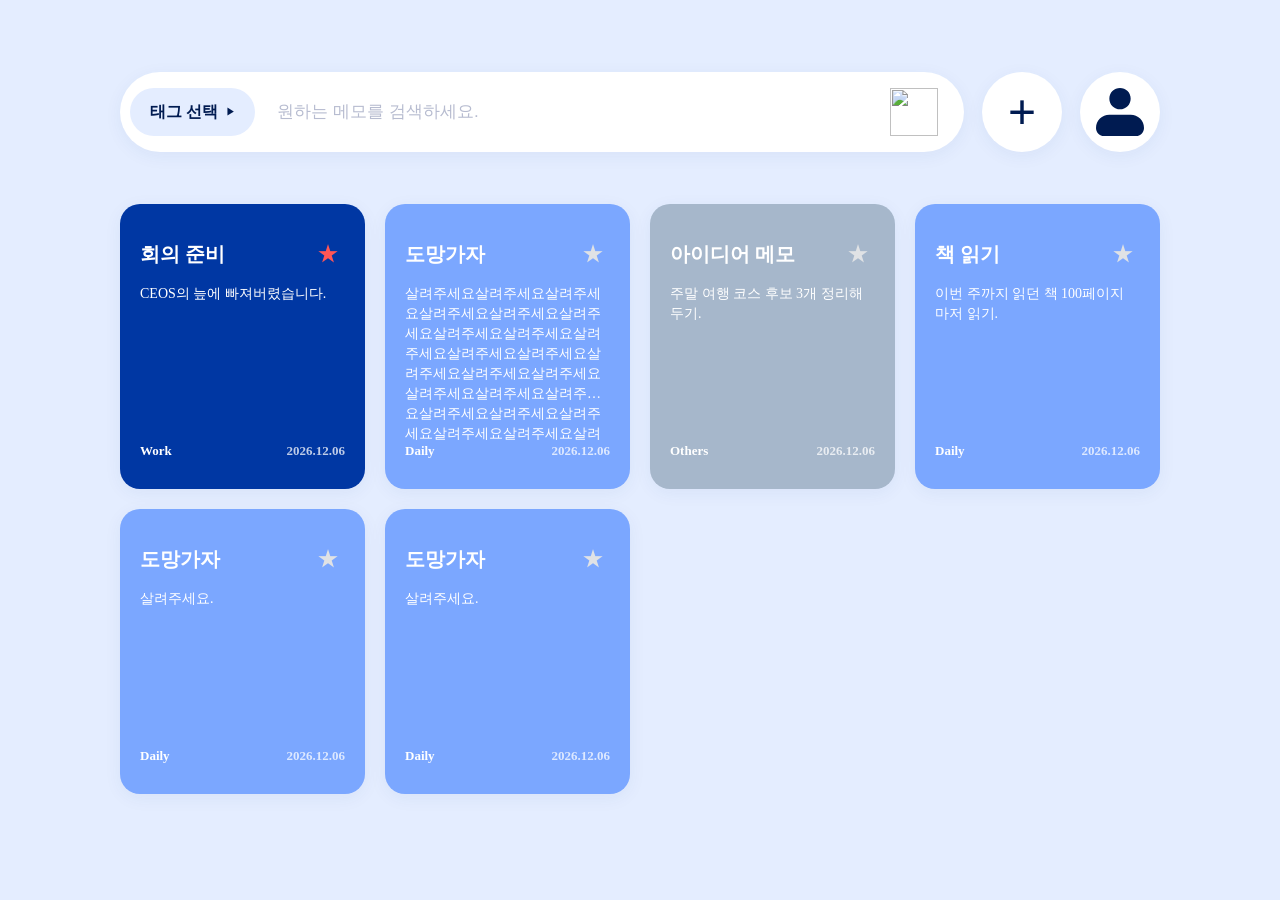
==== index.html @ 9b4131e6 "Rename main.html to index.html" ====
<!DOCTYPE html>
<html lang="ko">
<head>
    <meta charset="UTF-8">
    <meta name="viewport" content="width=device-width, initial-scale=1.0">
    <title>Vanilla Memo</title>
    <link rel="stylesheet" href="/css.css" (type="text/css")>
</head>
<body>
    <!--검색창-->
    <header>
        <div class="search-bar">
            <div class="search-picker" id="searchPicker">
                <button id="searchPickerBtn" type="button">
                    <span id="searchPickerLabel">태그 선택</span>
                    <span class="chev">▶</span>
                </button>
                <div class="tag-menu" id="tagMenu"></div>
            </div>

            <input type="text" class="search-input" id="searchInput"
                placeholder="원하는 메모를 검색하세요.">
            <button class="icon-search">
                <img src="/돋.svg" alt="">
            </button>
        </div>

        <button class="icon-plus" id="addBtn">+</button>
        <button class="icon-person">
            <img src="/Vector.svg" alt="">
        </button>
    </header>

    <main>
        <!--메모가 없을 때-->
        <div class="empty-grid" id="emptyGrid">
            <p>새로운 메모를 작성해보세요!</p>
        </div>
        <!--검색결과가 없을떄-->
        <div class="search-empty" id="searchEmpty">
            <h1><img src="/IconContainer.svg"></h1>
            <h2>검색결과가 없습니다</h2> 
            <p>다른 검색어로 다시 시도해보세요</p>
        </div>
        <!--메모가 들어갈 장소 document.getElementById('memoGrid')를 이용해서 memoGrid.innerHTML = ...로 밀어넣을 예정-->
        <div class="memo-grid" id="memoGrid"></div> 
    

        <!--모달 팝업-->
        <div class="modal" id="modal">
            <div class="modal-contents" id="modalContents">
                <header>
                    <h2 class="modal-title" id="modalTitle"></h2>
                    <button class="popup-close" id="popupClose"><img src="/Exit.svg" alt="닫기"></button>
                </header>
                <body>
                    <div class="modal-meta">
                        <span class="modal-tag" id="modalTag"></span>
                        <span class="modal-divider"><img src="/Vector 2.svg"></span>
                        <span class="modal-date" id="modalDate"></span>
                    </div>
                        <p class="modal-content" id="modalContent"></p>
                </body>
                <footer>
                    <div class="modal-actions">
                        <button class="popup-modify" id="popupModify"><img src="/edit.svg" alt="수정"></button>
                        <button class="popup-delete" id="popupDelete"><img src="/trash.svg" alt="삭제"></button>
                    </div>
                </footer>

                </div>
            </div>
        </div>
    </main>

<script src="/js.js"></script>
</body>
</html>
---- css.css ----
* {
    box-sizing: border-box;
}

:root {
    --blue01: #E4EDFF;
    --blue02: #AAC8FF;
    --blue07: #001B51;

    --work: #0037A3;
    --daily: #7BA7FF;
    --other: #A6B7CB;

    --white: #FFFFFF;
}

body {
    font-family: "Pretendard";
    background-color: var(--blue01);
    padding: 72px 120px;

    min-height: 100vh;
    margin: 0 auto;
}


/* =========================
   HEADER
========================= */

header {
    display: flex;
    align-items: center;

    gap: 18px;

    width: 100%;
    height: 80px;

    margin-bottom: 52px;
}


/* 검색바 */

.search-bar {
    display: flex;
    align-items: center;

    flex: 1;

    height:80px;

    gap: 12px;

    padding: 10px;

    background: var(--white);

    border-radius: 42px;

    box-shadow: 0 4px 18px rgba(36, 71, 130, 0.06);
}


/* 태그 선택 */

.search-picker {
    position: relative;

    flex-shrink: 0;
}

.search-picker > button {
    display: flex;
    align-items: center;
    justify-content: center;
    
    height: 48px;

    padding: 0 20px;

    gap: 8px;

    background: var(--blue01);
    color: var(--blue07);

    border: none;

    border-radius: 30px;

    font-size: 16px;
    font-weight: 800;

    cursor: pointer;
}

.search-picker > button:hover {
    background: var(--blue07);
    color: var(--white);
}

.search-picker .chev {
    font-size: 9px;

    transition: transform 0.15s ease;
}

.search-picker.open .chev {
    transform: rotate(90deg);
}


/* 태그 메뉴 */

.tag-menu {
    position: absolute;

    top: calc(100% + 8px);
    left: 0;

    display: none;
    flex-direction: column;

    min-width: 140px;

    padding: 8px;

    background: var(--white);

    border-radius: 16px;

    box-shadow: 0 8px 24px rgba(0, 0, 0, 0.12);

    z-index: 100;
}

.search-picker.open .tag-menu {
    display: flex;
}

.tag-menu button {
    width: 100%;

    padding: 10px 12px;

    border: none;

    background: transparent;

    color: var(--blue07);

    text-align: left;

    border-radius: 10px;

    font-size: 14px;

    cursor: pointer;
}

.tag-menu button:hover {
    background: var(--blue01);
}

.tag-menu button.active {
    background: var(--blue07);
    color: var(--white);

    font-weight: 600;
}


/* 검색창 */

.search-input {
    flex: 1;

    min-width: 60px;

    height: 58px;

    padding: 0 10px;

    border: none;
    outline: none;

    background: transparent;

    color: #16215B;

    font-size: 17px;
}

.search-input::placeholder {
    color: #B7BCD0;
}


/* 검색 버튼 */

.icon-search {
    display: flex;
    align-items: center;
    justify-content: center;

    flex-shrink: 0;

    width:  80px;
    height: 80px;

    padding: 0;

    border: none;

    background: var(--white);

    border-radius: 50%;

    cursor: pointer;
}

.icon-search img {
    width: 48px;
    height: 48px;

    object-fit: contain;
}


/* + 버튼 */

.icon-plus {
    display: flex;
    align-items: center;
    justify-content: center;

    flex-shrink: 0;

    width: 80px;
    height: 80px;

    padding: 0;

    border: none;

    background: var(--white);

    color: var(--blue07);

    border-radius: 40px;

    font-size: 48px;
    font-weight: 300;

    line-height: 1;

    cursor: pointer;

    box-shadow: 0 4px 18px rgba(36, 71, 130, 0.06);

    transition: 0.15s ease;
}

.icon-plus:hover {
    background: #F5F7FB;

    transform: translateY(-2px);
}


/* 사람 버튼 */

.icon-person {
    display: flex;
    align-items: center;
    justify-content: center;

    flex-shrink: 0;

    width: 80px;
    height: 80px;

    padding: 0;

    border: none;

    background: var(--white);

    border-radius: 40px;

    cursor: pointer;

    box-shadow: 0 4px 18px rgba(36, 71, 130, 0.06);

    transition: 0.15s ease;
}

.icon-person img {
    width: 48px;
    height: 48px;

    object-fit: contain;
}

.icon-person:hover {
    background: var(--white);

    transform: translateY(-2px);
}


/* =========================
   MEMO GRID
========================= */

.memo-grid {
    display: flex;

    flex-wrap: wrap;

    gap: 20px;
}


/* 메모 카드 */

.memo-card {
    display: flex;                
    flex-direction: column;

    width: calc((100% - 60px) / 4);
    overflow: hidden;
    height: 285px;
    padding: 20px;

    background: var(--white);

    border-radius: 20px;
    

    box-shadow: 0 4px 18px rgba(36, 71, 130, 0.06);
}


/* 카드 색상 */

.memo-card.Work {
    background: var(--work);
    color: var(--white);
}

.memo-card.Daily {
    background: var(--daily);
    color: var(--white);
}

.memo-card.Others {
    background: var(--other);
    color: var(--white);
}


/* 메모 상단 */

.memo-card-header {
    display: flex;
    align-items: center;
    justify-content: space-between;
}
.memo-title {
    align-items:flex-start;
    color: var(--white);

    font-size: 20px;
}


/* 메모 하단 */
.memo-card-footer {
    display: flex;
    align-items: center;        /* 핵심: 수직 중앙 정렬 */
    justify-content: space-between;
    flex-shrink: 0;
    margin-bottom: 12px;
    margin-top: 0px;
}
.memo-tag {

    left: 20px;
    bottom: 20px;
    margin: 0;

    font-size: 13px;
    font-weight: 700;
    line-height: 1; 
}
.memo-date {

    right: 20px;
    bottom: 20px;

    margin: 0;

    color: rgba(255, 255, 255, 0.75);

    font-size: 13px;
    font-weight: 700;
    line-height: 1; 
}


/* 내용 */

.memo-content {
    margin: 0;
    color: var(--white);
    display: -webkit-box;
    font-size: 14px;
    font-weight: 400;
    line-height: 20px;
    flex: 1; 
    min-height: 0;          
    -webkit-line-clamp: 6;        /* 원하는 줄 수 */
    -webkit-box-orient: vertical;
    overflow: hidden;
}



/* 즐겨찾기 */

.favorite-btn {
    border: none;

    background: transparent;

    color:#E0E2E5;

    font-size: 22px;

    cursor: pointer;
}
.favorite-btn.active {
    color: #FF5656;
}

/* =========================
   EMPTY
========================= */

.empty-grid,
.search-empty {
    display: none;

    flex-direction: column;

    align-items: center;
    justify-content: center;

    width: 100%;

    min-height: 285px;

    padding: 40px;

    border-radius: 20px;

    color: var(--blue07);

    text-align: center;
}

.empty-grid p,
.search-empty {
    margin: 0;
    border: 2px dashed var(--blue07);
    height: 710px;

}

.search-empty h2 {
    margin: 0;

    font-size: 22px;

    font-weight: 700;
}

.search-empty p {
    margin-top: 12px;

    color: #7B87A3;

    font-size: 15px;
}


/* =========================
   MODAL
========================= */

.modal {
    display: none;

    position: fixed;

    inset: 0;

    z-index: 1000;

    align-items: center;
    justify-content: center;

    padding: 20px;

    background: rgba(0, 27, 81, 0.50);
    
}

.modal.show {
    display: flex;
}

.modal-contents {
    display: flex;
    width: 100%;

    width: 556px;

    height: 556px;

    padding: 40px 44px;

    flex-direction: column;
    justify-content: flex-start;
    align-items: stretch;
    border-radius: 24px;
}
.modal-contents.Work {
    background: var(--work);
}

.modal-contents.Daily {
    background: var(--daily);
}

.modal-contents.Others {
    background: var(--other);
}
.modal-contents header{
    display: flex;
    align-items: center;
    justify-content: space-between;
    margin-bottom: 24px;
}

.modal-meta{
    display: flex;
    flex-direction: row;
    justify-content: flex-start;
    gap: 24px;
    align-items: center;
    margin-bottom: 32px;
}
.modal-tag {
    display: flex;
    width: 116px;
    height: 36px;
    align-items: center;
    justify-content: center;
    border-radius: 20px;
    font-size: 18px;
    font-style: normal;
    font-weight: 800;
    line-height: 28px;
    background: var(--blue01);
}
.modal-contents.Work .modal-tag{
    color:var(--work);
}
.modal-contents.Daily .modal-tag{
    color:var(--daily);
}
.modal-contents.Others .modal-tag{ 
    color:var(--other);
}
.modal-title {
    margin: 20px 0 12px;

    color: var(--white);
    font-size: 32px;
    font-style: normal;
    font-weight: 700;
    line-height: 40px;
}
.modal-contents body,
.modal-body {
    flex: 1;             /* 남은 수직 공간을 전부 본문 공간으로 할당 */
    min-height: 0;        /* 텍스트 넘침 방지 */
    overflow-y: auto;    /* 내용이 많아지면 스크롤 생성 */
}
.popup-close{
    background: none;
}
.modal-content {
    margin: 0;

    color: var(--white);
    font-style: normal;
    font-size: 18px;
    font-weight: 500;;
    line-height: 28px;
}

.modal-date {
    position: static;

    color: var(--white);

    font-size: 20px;
    font-style: normal;
    font-weight: 700;
    line-height: 28px;
}

.modal-contents footer {
    flex-shrink: 0;      /* 본문 크기와 상관없이 높이 유지 */
    margin-top: auto;
}               

.modal-actions {
    display: flex;

    justify-content: flex-end;

    gap: 8px;
}

.modal-actions button {
    width: 40px;
    height: 40px;

    background: none;

    cursor: pointer;
}

.modal button {
    background: transparent !important; /* 회색 배경 제거 */
    border: none !important;            /* 입체 테두리 제거 */
    outline: none !important;           /* 포커스 링 제거 */
    padding: 0 !important;
    cursor: pointer;
}
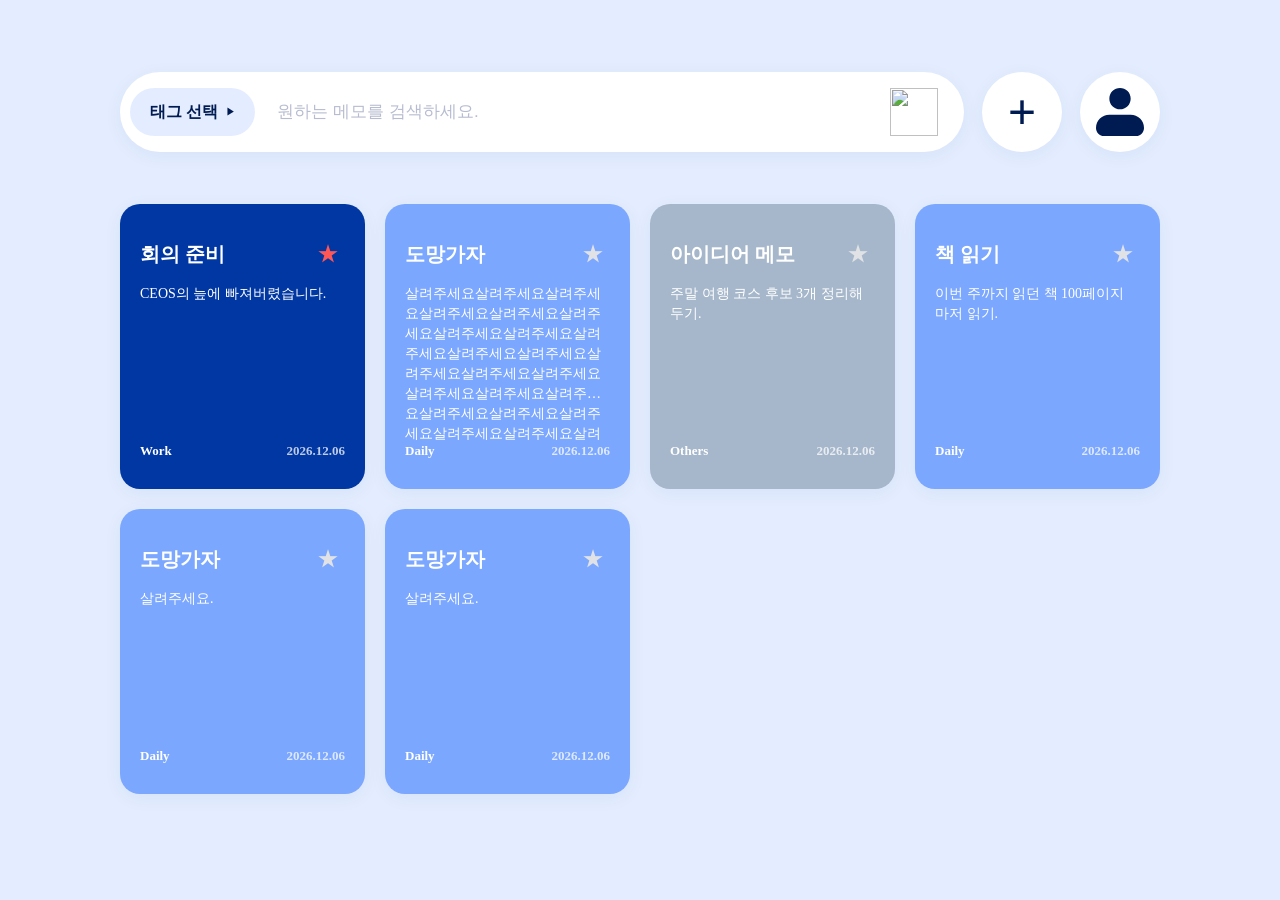
==== commit b6757e56: "한글 미인식 오류 경로를 읽지못함" ====
--- a/index.html
+++ b/index.html
@@ -21,7 +21,7 @@
             <input type="text" class="search-input" id="searchInput"
                 placeholder="원하는 메모를 검색하세요.">
             <button class="icon-search">
-                <img src="/돋.svg" alt="">
+                <img src="/gls.svg" alt="">
             </button>
         </div>
 
